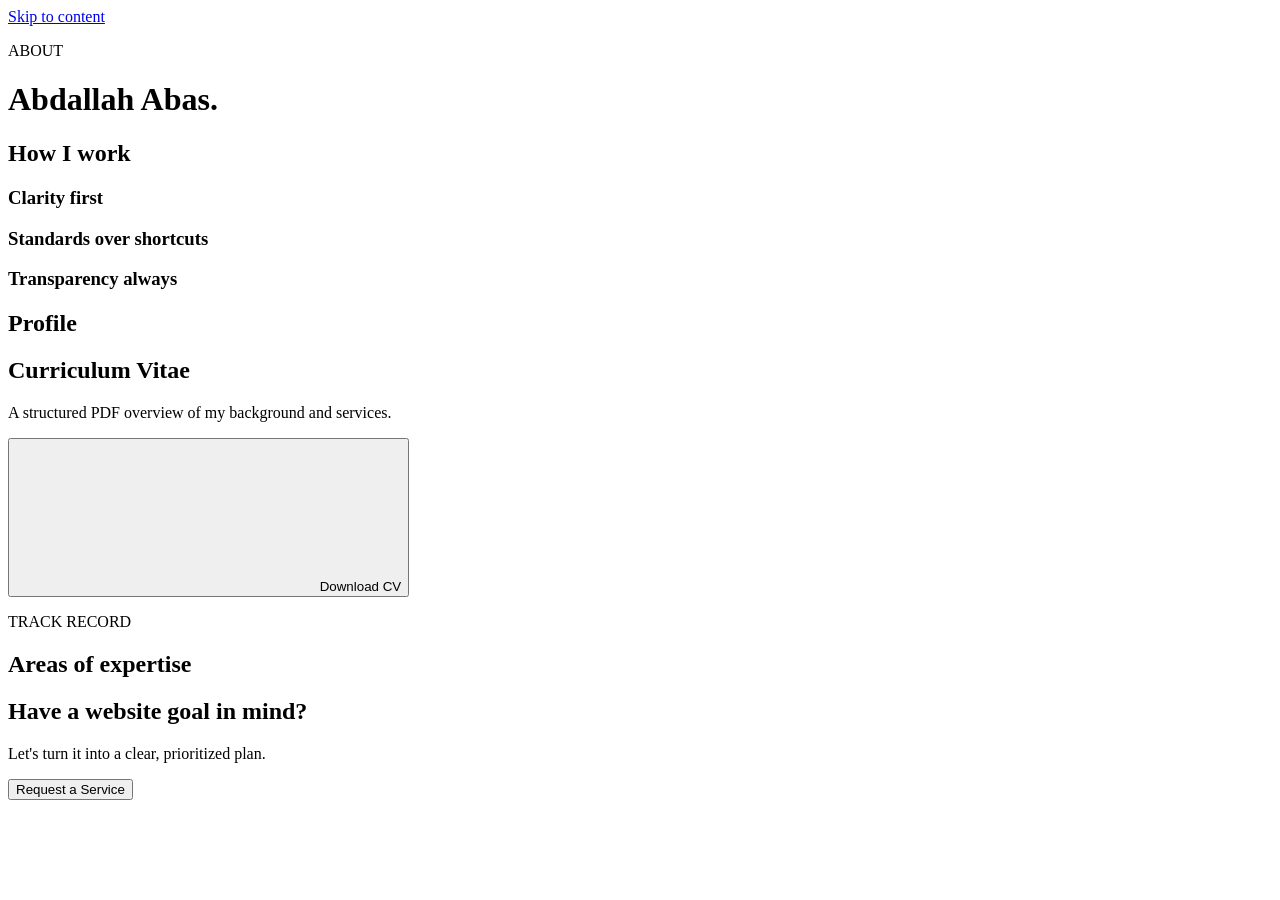
==== about.html @ 27dde93c "Create about.html" ====
<!DOCTYPE html>
<html lang="en" dir="ltr">
<head>
<meta charset="UTF-8">
<meta name="viewport" content="width=device-width, initial-scale=1">
<title>About — Abdallah Abas</title>
<meta name="description" content="Abdallah Abas is a digital professional specializing in web development, SEO, content, Blogger and WordPress, Google tools and website optimization.">
<link rel="canonical" href="https://abdallahabas.github.io/about.html">
<meta name="theme-color" content="#0a0a0b">
<meta property="og:type" content="profile">
<meta property="og:site_name" content="Abdallah Abas">
<meta property="og:title" content="About — Abdallah Abas">
<meta property="og:description" content="Web development, SEO, content and digital services — with standards, clarity and transparency.">
<meta property="og:url" content="https://abdallahabas.github.io/about.html">
<meta property="og:image" content="https://abdallahabas.github.io/assets/images/og-cover.png">
<meta property="og:locale" content="en_US">
<meta property="og:locale:alternate" content="ar_AR">
<meta name="twitter:card" content="summary_large_image">
<meta name="twitter:title" content="About — Abdallah Abas">
<meta name="twitter:description" content="Web development, SEO, content and digital services.">
<meta name="twitter:image" content="https://abdallahabas.github.io/assets/images/og-cover.png">
<link rel="icon" href="data:image/svg+xml,%3Csvg xmlns='http://www.w3.org/2000/svg' viewBox='0 0 32 32'%3E%3Crect width='32' height='32' rx='6' fill='%23FF6600'/%3E%3Cpath d='M9.5 23 16 8.5 22.5 23h-3.6L16 16.4 13.1 23z' fill='%230a0a0b'/%3E%3C/svg%3E">
<link rel="preconnect" href="https://fonts.googleapis.com">
<link rel="preconnect" href="https://fonts.gstatic.com" crossorigin>
<link href="https://fonts.googleapis.com/css2?family=IBM+Plex+Mono:wght@400;500&family=IBM+Plex+Sans+Arabic:wght@400;500;600;700&family=IBM+Plex+Sans:wght@400;500;600&family=Space+Grotesk:wght@500;600;700&display=swap" rel="stylesheet">
<link rel="stylesheet" href="css/main.css">
<link rel="stylesheet" href="css/rtl.css">
<link rel="stylesheet" href="css/responsive.css">
<script type="application/ld+json">
{"@context":"https://schema.org","@type":"BreadcrumbList","itemListElement":[{"@type":"ListItem","position":1,"name":"Home","item":"https://abdallahabas.github.io/"},{"@type":"ListItem","position":2,"name":"About","item":"https://abdallahabas.github.io/about.html"}]}
</script>
<script type="application/ld+json">
{"@context":"https://schema.org","@type":"Person","name":"Abdallah Abas","url":"https://abdallahabas.github.io/","jobTitle":"Web Developer & SEO Specialist","knowsAbout":["Web development","SEO","Blogger","WordPress","Google Search Console","Website optimization"]}
</script>
</head>
<body data-page="about">
<a class="skip" href="#main" data-i18n="a11y.skip">Skip to content</a>
<main id="main">

  <header class="page-head">
    <div class="container">
      <p class="kicker reveal" data-i18n="about.kicker">ABOUT</p>
      <h1 class="reveal"><span data-i18n="about.h1a">Abdallah Abas</span><span class="accent">.</span></h1>
      <p class="lead reveal" data-i18n="about.lead"></p>
    </div>
  </header>

  <section class="section flush-top">
    <div class="container about-grid">
      <div class="about-body reveal">
        <p data-i18n="about.p1"></p>
        <p data-i18n="about.p2"></p>
        <h2 class="sub-title" data-i18n="about.principlesTitle">How I work</h2>
        <div class="principles">
          <div class="principle"><h3 data-i18n="about.pr1t">Clarity first</h3><p data-i18n="about.pr1d"></p></div>
          <div class="principle"><h3 data-i18n="about.pr2t">Standards over shortcuts</h3><p data-i18n="about.pr2d"></p></div>
          <div class="principle"><h3 data-i18n="about.pr3t">Transparency always</h3><p data-i18n="about.pr3d"></p></div>
        </div>
      </div>
      <aside class="about-side reveal">
        <div class="side-block">
          <h2 class="sub-title" data-i18n="about.factsTitle">Profile</h2>
          <dl class="facts" id="profileFacts"></dl>
        </div>
        <div class="side-block">
          <h2 class="sub-title" data-i18n="about.cvTitle">Curriculum Vitae</h2>
          <p class="side-note" data-i18n="about.cvText">A structured PDF overview of my background and services.</p>
          <button type="button" class="btn btn-ghost" id="cvBtn">
            <svg class="icon" aria-hidden="true"><use href="#i-download"></use></svg>
            <span data-i18n="cta.downloadCV">Download CV</span>
          </button>
        </div>
      </aside>
    </div>
  </section>

  <section class="section alt">
    <div class="container">
      <header class="sec-head reveal">
        <p class="kicker" data-i18n="trust.kicker">TRACK RECORD</p>
        <h2 data-i18n="about.expTitle">Areas of expertise</h2>
      </header>
      <ul class="chip-row reveal" id="aboutExpertise"></ul>
    </div>
  </section>

  <section class="section cta-band">
    <div class="container narrow center reveal">
      <h2 data-i18n="band.title">Have a website goal in mind?</h2>
      <p class="lead" data-i18n="band.sub">Let's turn it into a clear, prioritized plan.</p>
      <button type="button" class="btn btn-solid btn-lg" data-request data-i18n="cta.request">Request a Service</button>
    </div>
  </section>

</main>
<script src="js/config.js" defer></script>
<script src="js/translations.js" defer></script>
<script src="js/main.js" defer></script>
<script src="js/content.js" defer></script>
<script src="js/services.js" defer></script>
<script src="js/portfolio.js" defer></script>
<script src="js/forms.js" defer></script>
</body>
</html>
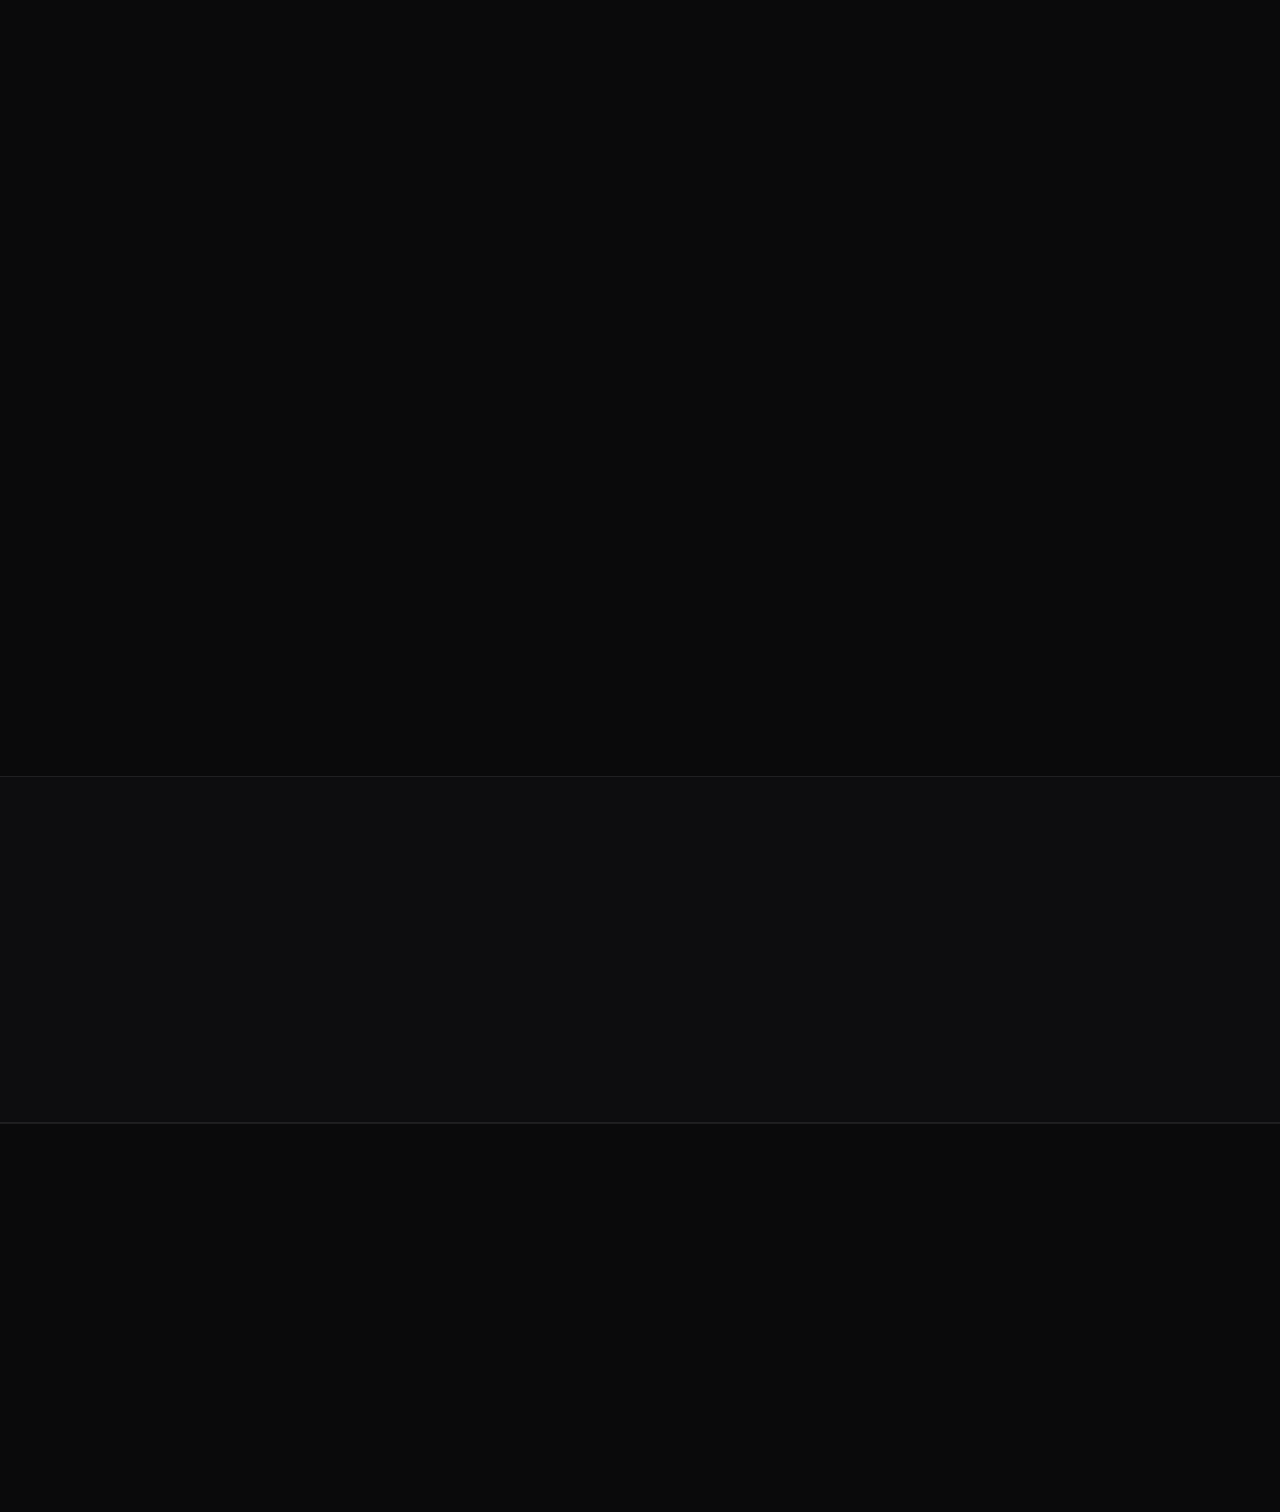
==== commit a3b37dc5: "Update about.html" ====
--- a/about.html
+++ b/about.html
@@ -5,20 +5,20 @@
 <meta name="viewport" content="width=device-width, initial-scale=1">
 <title>About — Abdallah Abas</title>
 <meta name="description" content="Abdallah Abas is a digital professional specializing in web development, SEO, content, Blogger and WordPress, Google tools and website optimization.">
-<link rel="canonical" href="https://abdallahabas.github.io/about.html">
+<link rel="canonical" href="abdallahabas.com/about.html">
 <meta name="theme-color" content="#0a0a0b">
 <meta property="og:type" content="profile">
 <meta property="og:site_name" content="Abdallah Abas">
 <meta property="og:title" content="About — Abdallah Abas">
 <meta property="og:description" content="Web development, SEO, content and digital services — with standards, clarity and transparency.">
-<meta property="og:url" content="https://abdallahabas.github.io/about.html">
-<meta property="og:image" content="https://abdallahabas.github.io/assets/images/og-cover.png">
+<meta property="og:url" content="abdallahabas.com/about.html">
+<meta property="og:image" content="abdallahabas.com/assets/images/og-cover.png">
 <meta property="og:locale" content="en_US">
 <meta property="og:locale:alternate" content="ar_AR">
 <meta name="twitter:card" content="summary_large_image">
 <meta name="twitter:title" content="About — Abdallah Abas">
 <meta name="twitter:description" content="Web development, SEO, content and digital services.">
-<meta name="twitter:image" content="https://abdallahabas.github.io/assets/images/og-cover.png">
+<meta name="twitter:image" content="https://abdallahabas.com/assets/images/og-cover.png">
 <link rel="icon" href="data:image/svg+xml,%3Csvg xmlns='http://www.w3.org/2000/svg' viewBox='0 0 32 32'%3E%3Crect width='32' height='32' rx='6' fill='%23FF6600'/%3E%3Cpath d='M9.5 23 16 8.5 22.5 23h-3.6L16 16.4 13.1 23z' fill='%230a0a0b'/%3E%3C/svg%3E">
 <link rel="preconnect" href="https://fonts.googleapis.com">
 <link rel="preconnect" href="https://fonts.gstatic.com" crossorigin>
@@ -27,7 +27,7 @@
 <link rel="stylesheet" href="css/rtl.css">
 <link rel="stylesheet" href="css/responsive.css">
 <script type="application/ld+json">
-{"@context":"https://schema.org","@type":"BreadcrumbList","itemListElement":[{"@type":"ListItem","position":1,"name":"Home","item":"https://abdallahabas.github.io/"},{"@type":"ListItem","position":2,"name":"About","item":"https://abdallahabas.github.io/about.html"}]}
+{"@context":"https://schema.org","@type":"BreadcrumbList","itemListElement":[{"@type":"ListItem","position":1,"name":"Home","item":"https://abdallahabas.com/"},{"@type":"ListItem","position":2,"name":"About","item":"https://abdallahabas.com/about.html"}]}
 </script>
 <script type="application/ld+json">
 {"@context":"https://schema.org","@type":"Person","name":"Abdallah Abas","url":"https://abdallahabas.github.io/","jobTitle":"Web Developer & SEO Specialist","knowsAbout":["Web development","SEO","Blogger","WordPress","Google Search Console","Website optimization"]}
--- a/css/main.css
+++ b/css/main.css
@@ -0,0 +1,494 @@
+/* ============================================================
+   Abdallah Abas — design system
+   Near-black + #FF6600 · hairline grids · IBM Plex + Space Grotesk
+   ============================================================ */
+
+:root{
+  --bg:#0a0a0b; --bg2:#0d0d0f;
+  --surface:#121215; --surface2:#17171b;
+  --line:rgba(255,255,255,.08); --line2:rgba(255,255,255,.16);
+  --txt:#f4f4f1; --txt2:#a9a9a3; --txt3:#75756f;
+  --accent:#ff6600; --accent2:#ff8433; --accent-dim:rgba(255,102,0,.13);
+  --danger:#e5484d;
+  --r:14px; --r-s:10px;
+  --font-head:"Space Grotesk","IBM Plex Sans Arabic",sans-serif;
+  --font-body:"IBM Plex Sans","IBM Plex Sans Arabic",sans-serif;
+  --font-mono:"IBM Plex Mono",monospace;
+  --container:1180px; --header-h:72px;
+  --tr:.22s cubic-bezier(.4,0,.2,1);
+}
+
+*,*::before,*::after{box-sizing:border-box;margin:0;padding:0}
+html{scroll-behavior:smooth}
+html:focus-within{scroll-behavior:smooth}
+body{
+  font-family:var(--font-body); background:var(--bg); color:var(--txt);
+  font-size:16px; line-height:1.65; padding-top:var(--header-h);
+  -webkit-font-smoothing:antialiased; overflow-x:clip;
+}
+img,svg,canvas{max-width:100%;height:auto;display:block}
+a{color:inherit;text-decoration:none}
+ul,ol{list-style:none}
+button{font:inherit;color:inherit;background:none;border:0;cursor:pointer}
+h1,h2,h3,h4{font-family:var(--font-head);font-weight:600;line-height:1.18;letter-spacing:-.015em}
+h1{font-size:clamp(2.1rem,5vw,3.8rem)}
+h2{font-size:clamp(1.55rem,3vw,2.35rem)}
+h3{font-size:1.12rem}
+p{max-width:70ch}
+.accent{color:var(--accent)}
+.num{direction:ltr;unicode-bidi:embed}
+.mono{font-family:var(--font-mono)}
+.icon{width:20px;height:20px;flex:none}
+
+/* ---- layout ------------------------------------------------ */
+.container{max-width:var(--container);margin-inline:auto;padding-inline:clamp(18px,4vw,32px)}
+.container.narrow{max-width:820px}
+.section{padding-block:clamp(60px,8.5vw,108px)}
+.section.alt{background:var(--bg2);border-block:1px solid var(--line)}
+.flush-top{padding-top:clamp(36px,5vw,64px)}
+.sec-head{max-width:680px;margin-bottom:clamp(34px,4vw,52px)}
+.sec-head .lead{margin-top:14px}
+.sec-foot{margin-top:clamp(26px,3vw,38px)}
+.kicker{
+  font-family:var(--font-mono);font-size:.74rem;font-weight:500;
+  letter-spacing:.14em;text-transform:uppercase;color:var(--accent);
+  display:flex;align-items:center;gap:10px;margin-bottom:14px;
+}
+.kicker::before{content:"";width:22px;height:1px;background:var(--accent)}
+[dir="rtl"] .kicker{letter-spacing:0}
+.sub-title{font-size:1.02rem;color:var(--txt);margin-bottom:16px}
+.lead{color:var(--txt2);font-size:clamp(1rem,1.4vw,1.08rem)}
+.micro{margin-top:22px;font-size:.76rem;letter-spacing:.1em;color:var(--txt3)}
+
+/* ---- buttons / links / chips -------------------------------- */
+.btn{
+  display:inline-flex;align-items:center;justify-content:center;gap:9px;
+  padding:13px 24px;border-radius:var(--r-s);font-weight:600;font-size:.94rem;
+  border:1px solid transparent;transition:transform var(--tr),background var(--tr),border-color var(--tr),color var(--tr);
+  min-height:46px;
+}
+.btn .icon{width:17px;height:17px}
+.btn-solid{background:var(--accent);color:#0a0a0b}
+.btn-solid:hover{background:var(--accent2);transform:translateY(-2px)}
+.btn-solid:active{transform:translateY(0)}
+.btn-ghost{border-color:var(--line2);color:var(--txt)}
+.btn-ghost:hover{border-color:var(--accent);color:var(--accent)}
+.btn-s{padding:9px 16px;min-height:40px;font-size:.88rem}
+.btn-lg{padding:15px 30px}
+.btn-block{width:100%}
+.btn-text{
+  display:inline-flex;align-items:center;gap:7px;color:var(--accent);
+  font-weight:600;font-size:.92rem;transition:gap var(--tr),color var(--tr);
+}
+.btn-text:hover{color:var(--accent2);gap:11px}
+.btn-text.is-disabled{color:var(--txt3)}
+.linklike{color:var(--accent);font-weight:600}
+.linklike:hover{text-decoration:underline}
+:focus-visible{outline:2px solid var(--accent);outline-offset:3px;border-radius:4px}
+.skip{
+  position:fixed;top:-60px;inset-inline-start:16px;z-index:200;background:var(--accent);
+  color:#0a0a0b;padding:10px 18px;border-radius:var(--r-s);font-weight:600;transition:top var(--tr);
+}
+.skip:focus{top:12px}
+.badge-sample{
+  font-family:var(--font-mono);font-size:.66rem;letter-spacing:.08em;text-transform:uppercase;
+  color:var(--accent);border:1px solid var(--accent);border-radius:4px;padding:2px 7px;
+}
+.chip-row{display:flex;flex-wrap:wrap;gap:10px}
+.chip{
+  border:1px solid var(--line2);border-radius:999px;padding:8px 16px;
+  font-size:.85rem;color:var(--txt2);transition:border-color var(--tr),color var(--tr);
+}
+.chip:hover{border-color:var(--accent);color:var(--txt)}
+
+/* ---- header ------------------------------------------------- */
+.site-header{
+  position:fixed;inset-inline:0;top:0;height:var(--header-h);z-index:100;
+  background:rgba(10,10,11,.82);backdrop-filter:blur(14px);-webkit-backdrop-filter:blur(14px);
+  border-bottom:1px solid transparent;transition:border-color var(--tr);
+}
+.site-header.scrolled{border-bottom-color:var(--line)}
+.header-in{display:flex;align-items:center;gap:28px;height:var(--header-h)}
+.brand{display:inline-flex;align-items:center;gap:11px}
+.brand img,.brand-mark{width:34px;height:34px;border-radius:8px}
+.brand-word{font-family:var(--font-head);font-weight:700;font-size:.95rem;letter-spacing:.06em}
+.brand-dot{width:7px;height:7px;background:var(--accent);border-radius:2px}
+.main-nav{margin-inline-start:auto}
+.nav-list{display:flex;gap:4px}
+.nav-list a{
+  display:block;padding:9px 12px;font-size:.9rem;color:var(--txt2);
+  border-radius:8px;transition:color var(--tr),background var(--tr);
+}
+.nav-list a:hover{color:var(--txt);background:var(--surface)}
+.nav-list a[aria-current="page"]{color:var(--accent)}
+.header-actions{display:flex;align-items:center;gap:16px}
+.lang-switch{display:flex;align-items:center;gap:8px}
+.lang-btn{
+  font-family:var(--font-mono);font-size:.8rem;font-weight:500;padding:5px 4px;
+  color:var(--txt3);transition:color var(--tr);
+}
+.lang-btn[aria-pressed="true"]{color:var(--accent)}
+.lang-btn:hover{color:var(--txt)}
+.lang-sep{width:1px;height:14px;background:var(--line2)}
+.nav-toggle{display:none;width:44px;height:44px;align-items:center;justify-content:center;color:var(--txt)}
+.nav-toggle .i-close,.nav-toggle.open .i-menu{display:none}
+.nav-toggle.open .i-close{display:block}
+
+/* ---- mobile panel ------------------------------------------- */
+.nav-backdrop{
+  position:fixed;inset:0;z-index:110;background:rgba(5,5,7,.6);
+  opacity:0;pointer-events:none;transition:opacity .25s;
+}
+.nav-backdrop.open{opacity:1;pointer-events:auto}
+.mobile-panel{
+  position:fixed;top:0;bottom:0;inset-inline-end:0;z-index:120;
+  width:min(340px,88vw);background:var(--surface);border-inline-start:1px solid var(--line);
+  padding:96px 26px 30px;display:flex;flex-direction:column;justify-content:space-between;
+  transform:translateX(105%);visibility:hidden;transition:transform .32s cubic-bezier(.4,0,.2,1),visibility .32s;
+}
+[dir="rtl"] .mobile-panel{transform:translateX(-105%)}
+.mobile-panel.open{transform:none;visibility:visible}
+.mobile-list{display:flex;flex-direction:column}
+.mobile-list a{
+  display:block;padding:14px 4px;font-size:1.05rem;font-weight:500;color:var(--txt);
+  border-bottom:1px solid var(--line);transition:color var(--tr),padding-inline-start var(--tr);
+}
+.mobile-list a:hover{color:var(--accent);padding-inline-start:10px}
+.mobile-list a[aria-current="page"]{color:var(--accent)}
+.mobile-foot{display:flex;flex-direction:column;gap:18px;padding-top:22px}
+
+/* ---- hero ---------------------------------------------------- */
+.hero{padding-block:clamp(56px,7vw,96px) clamp(56px,7vw,92px);border-bottom:1px solid var(--line)}
+.hero-grid{display:grid;grid-template-columns:1.12fr .88fr;gap:clamp(36px,5vw,64px);align-items:center}
+.hero h1{margin-block:6px 20px}
+.hero h1 span{display:block}
+.hero .lead{max-width:56ch}
+.hero-cta{display:flex;flex-wrap:wrap;gap:14px;margin-top:32px}
+.console{
+  position:relative;border:1px solid var(--line2);border-radius:16px;background:var(--surface);
+  overflow:hidden;
+}
+.console::before,.console::after{
+  content:"";position:absolute;width:16px;height:16px;border:2px solid var(--accent);z-index:2;
+}
+.console::before{top:-1px;inset-inline-start:-1px;border-width:2px 0 0 2px}
+[dir="rtl"] .console::before{border-width:2px 2px 0 0}
+.console::after{bottom:-1px;inset-inline-end:-1px;border-width:0 2px 2px 0}
+[dir="rtl"] .console::after{border-width:0 0 2px 2px}
+.console-bar{
+  display:flex;align-items:center;gap:12px;padding:13px 18px;
+  border-bottom:1px solid var(--line);font-size:.74rem;letter-spacing:.06em;color:var(--txt2);
+}
+.c-dot{width:8px;height:8px;border-radius:50%;background:var(--accent);flex:none}
+.c-status{margin-inline-start:auto;color:var(--accent)}
+#heroCanvas{width:100%;height:186px;display:block}
+.console-rows li{
+  display:flex;justify-content:space-between;gap:14px;padding:12px 18px;
+  border-top:1px solid var(--line);font-size:.72rem;letter-spacing:.07em;
+}
+.console-rows .c-k{color:var(--txt3)}
+.console-rows .c-v{color:var(--txt2);text-align:end}
+.console-rows .accent,.c-status.accent{color:var(--accent)}
+.console-foot{
+  padding:11px 18px;border-top:1px solid var(--line);font-size:.68rem;
+  letter-spacing:.16em;color:var(--txt3);
+}
+[dir="rtl"] .console-rows li,[dir="rtl"] .console-foot{letter-spacing:0}
+
+/* ---- hairline grids & cards ---------------------------------- */
+.hairline{display:grid;gap:1px;background:var(--line);border:1px solid var(--line);border-radius:var(--r);overflow:hidden}
+.hairline>*{background:var(--surface);transition:background var(--tr)}
+.cols-2{grid-template-columns:repeat(2,1fr)}
+.cols-3{grid-template-columns:repeat(3,1fr)}
+.services-grid>.service-cell{position:relative;padding:clamp(22px,3vw,32px)}
+.service-cell::before{
+  content:"";position:absolute;inset-inline-start:0;top:0;bottom:0;width:2px;
+  background:var(--accent);transform:scaleY(0);transition:transform .28s;
+}
+.service-cell:hover{background:var(--surface2)}
+.service-cell:hover::before{transform:scaleY(1)}
+.service-top{display:flex;justify-content:space-between;align-items:center;margin-bottom:18px}
+.service-num{font-size:.8rem;color:var(--txt3)}
+.service-ico{color:var(--accent)}
+.service-ico .icon{width:26px;height:26px}
+.service-desc{color:var(--txt2);font-size:.94rem;margin:10px 0 16px}
+.benefits{display:flex;flex-direction:column;gap:9px;margin-bottom:20px}
+.benefits li{display:flex;gap:9px;align-items:flex-start;font-size:.88rem;color:var(--txt2)}
+.b-check{width:15px;height:15px;color:var(--accent);margin-top:4px}
+
+.cards-grid{display:grid;gap:20px}
+.project-card,.article-card,.cert-card{
+  border:1px solid var(--line);border-radius:var(--r);background:var(--surface);
+  overflow:hidden;display:flex;flex-direction:column;
+  transition:transform var(--tr),border-color var(--tr);
+}
+.project-card:hover,.article-card:hover,.cert-card:hover{transform:translateY(-4px);border-color:var(--line2)}
+.project-thumb{position:relative;display:block;aspect-ratio:16/10;overflow:hidden;border-bottom:1px solid var(--line)}
+.project-thumb img,.project-thumb svg{width:100%;height:100%;object-fit:cover;transition:transform .45s}
+.project-card:hover .project-thumb img,.project-card:hover .project-thumb svg{transform:scale(1.045)}
+.thumb-badge{position:absolute;top:12px;inset-inline-start:12px;background:rgba(10,10,11,.8)}
+.project-body,.article-card>*{padding:20px}
+.project-body p,.article-card p{color:var(--txt2);font-size:.9rem;margin:8px 0 14px}
+.card-meta{display:flex;justify-content:space-between;align-items:center;font-size:.76rem}
+.card-meta .cat{
+  font-family:var(--font-mono);text-transform:uppercase;letter-spacing:.08em;
+  font-size:.7rem;color:var(--accent);
+}
+[dir="rtl"] .card-meta .cat{letter-spacing:0}
+.card-meta .year{color:var(--txt3);font-size:.8rem}
+.tag-row{display:flex;flex-wrap:wrap;gap:7px;margin-bottom:16px}
+.tag-row li{
+  font-family:var(--font-mono);font-size:.7rem;color:var(--txt3);
+  border:1px solid var(--line);border-radius:5px;padding:3px 8px;
+}
+.project-actions{display:flex;flex-wrap:wrap;gap:18px;margin-top:auto}
+.project-body{display:flex;flex-direction:column;flex:1}
+.project-body h3{margin-top:6px}
+
+/* ---- stats & expertise ---------------------------------------- */
+.stats-grid{grid-template-columns:repeat(4,1fr);position:relative}
+.stat{padding:clamp(22px,3vw,32px);display:flex;flex-direction:column;gap:6px}
+.stat-num{font-family:var(--font-mono);font-size:clamp(1.9rem,3.4vw,2.6rem);font-weight:500;color:var(--accent);line-height:1}
+.stat-label{font-size:.86rem;color:var(--txt2)}
+.stat-note{grid-column:1/-1;background:transparent!important;padding:12px 24px;font-size:.78rem;color:var(--txt3);border-top:1px solid var(--line)}
+.expertise{margin-top:clamp(38px,5vw,56px)}
+
+/* ---- process --------------------------------------------------- */
+.process-grid{display:grid;grid-template-columns:repeat(4,1fr);gap:clamp(20px,3vw,36px);counter-reset:step}
+.step{border-top:1px solid var(--line2);padding-top:20px}
+.step-num{font-size:.78rem;color:var(--accent);display:block;margin-bottom:12px}
+.step h3{font-size:1.02rem;margin-bottom:7px}
+.step p{color:var(--txt2);font-size:.9rem}
+
+/* ---- CTA band --------------------------------------------------- */
+.cta-band{border-top:1px solid var(--line);text-align:center}
+.cta-band h2{margin-bottom:12px}
+.cta-band .lead{margin:0 auto 30px}
+.center{text-align:center}
+.center .lead{margin-inline:auto}
+
+/* ---- page head / about / note band ------------------------------- */
+.page-head{padding-block:clamp(48px,7vw,88px) 0}
+.page-head h1{margin-block:4px 16px}
+.page-head .lead{max-width:64ch}
+.about-grid{display:grid;grid-template-columns:1.5fr 1fr;gap:clamp(36px,5vw,72px);align-items:start}
+.about-body p+p{margin-top:16px}
+.about-body p{color:var(--txt2)}
+.about-body .sub-title{margin-top:38px}
+.principles{display:flex;flex-direction:column;gap:22px;margin-top:22px}
+.principle h3{font-size:1rem;margin-bottom:6px}
+.principle h3::before{content:"— ";color:var(--accent)}
+.principle p{font-size:.92rem}
+.about-side{display:flex;flex-direction:column;gap:28px}
+.side-block{border:1px solid var(--line);border-radius:var(--r);padding:26px;background:var(--surface)}
+.side-note{color:var(--txt2);font-size:.9rem;margin-bottom:16px}
+.facts{display:flex;flex-direction:column}
+.fact{display:flex;flex-direction:column;gap:2px;padding:11px 0;border-bottom:1px solid var(--line)}
+.fact:last-child{border-bottom:0}
+.fact dt{font-family:var(--font-mono);font-size:.7rem;letter-spacing:.08em;text-transform:uppercase;color:var(--txt3)}
+[dir="rtl"] .fact dt{letter-spacing:0}
+.fact dd{font-size:.92rem;color:var(--txt)}
+.note-band{
+  display:flex;gap:16px;border:1px solid var(--line2);border-radius:var(--r);
+  padding:22px 26px;margin-bottom:clamp(30px,4vw,44px);background:var(--surface);
+}
+.note-band .icon{color:var(--accent);width:24px;height:24px;flex:none;margin-top:3px}
+.note-band p{color:var(--txt2);font-size:.94rem}
+
+/* ---- empty state / achievements ---------------------------------- */
+.empty{
+  border:1px dashed var(--line2);border-radius:var(--r);padding:clamp(36px,6vw,64px) 28px;
+  text-align:center;color:var(--txt2);
+}
+.empty .icon{width:30px;height:30px;color:var(--accent);margin:0 auto 14px}
+.empty p{margin-inline:auto}
+.ach-row{
+  display:grid;grid-template-columns:110px 1fr;gap:clamp(16px,3vw,36px);
+  padding:26px 0;border-top:1px solid var(--line);
+}
+.ach-row:last-child{border-bottom:1px solid var(--line)}
+.ach-year{font-family:var(--font-mono);color:var(--accent);font-size:1.05rem;padding-top:4px}
+.ach-row p{color:var(--txt2);font-size:.92rem;margin-top:6px}
+.ach-org{font-family:var(--font-mono);font-size:.76rem;color:var(--txt3);display:block;margin-top:8px}
+
+/* ---- certificates ------------------------------------------------ */
+.cert-thumb{display:block;width:100%;aspect-ratio:16/10;overflow:hidden;border-bottom:1px solid var(--line);padding:0}
+.cert-thumb img,.cert-thumb svg{width:100%;height:100%;object-fit:cover;transition:transform .45s}
+.cert-card:hover .cert-thumb img{transform:scale(1.04)}
+.cert-card figcaption{padding:20px}
+.cert-org{color:var(--txt2);font-size:.88rem;margin-top:6px}
+.cert-id{font-size:.74rem;color:var(--txt3);margin-top:8px}
+.cert-card .btn-text{margin-top:14px}
+
+/* ---- articles ------------------------------------------------------ */
+#blogLink{margin-top:6px}
+
+/* ---- contact -------------------------------------------------------- */
+.contact-grid{display:grid;grid-template-columns:1.4fr 1fr;gap:clamp(32px,5vw,64px);align-items:start}
+.methods-grid{grid-template-columns:repeat(2,1fr);margin-bottom:32px}
+.method{
+  display:flex;align-items:center;gap:14px;padding:18px 20px;color:var(--txt);
+  transition:background var(--tr);
+}
+.method:hover{background:var(--surface2)}
+.method>.icon{width:22px;height:22px;color:var(--accent)}
+.method-body{display:flex;flex-direction:column;gap:1px;min-width:0}
+.method-name{font-weight:600;font-size:.94rem}
+.method-val{font-size:.8rem;color:var(--txt3);overflow:hidden;text-overflow:ellipsis}
+.method-arrow{margin-inline-start:auto;color:var(--txt3)}
+.method:hover .method-arrow{color:var(--accent)}
+.response-block{border-top:1px solid var(--line);padding-top:24px}
+.response-block h3{display:flex;align-items:center;gap:9px;font-size:1rem;margin-bottom:8px}
+.response-block .icon{color:var(--accent);width:18px;height:18px}
+.response-block p{color:var(--txt2);font-size:.92rem}
+.request-card{
+  border:1px solid var(--line2);border-radius:var(--r);background:var(--surface);
+  padding:clamp(26px,3vw,34px);position:sticky;top:calc(var(--header-h) + 24px);
+}
+.request-card p{color:var(--txt2);font-size:.92rem;margin:10px 0 24px}
+
+/* ---- FAQ accordion ---------------------------------------------------- */
+.acc-item{border-bottom:1px solid var(--line)}
+.acc-item:first-child{border-top:1px solid var(--line)}
+.acc-heading{font-size:1rem}
+.acc-btn{
+  width:100%;display:flex;justify-content:space-between;align-items:center;gap:18px;
+  padding:20px 2px;text-align:start;font-weight:600;font-size:1rem;transition:color var(--tr);
+}
+.acc-btn:hover{color:var(--accent)}
+.acc-chev{color:var(--txt3);transition:transform .3s,color .3s}
+.acc-item.open .acc-chev{transform:rotate(180deg);color:var(--accent)}
+.acc-panel{display:grid;grid-template-rows:0fr;transition:grid-template-rows .32s cubic-bezier(.4,0,.2,1)}
+.acc-panel>div{overflow:hidden}
+.acc-item.open .acc-panel{grid-template-rows:1fr}
+.acc-inner p{color:var(--txt2);font-size:.94rem;padding:0 2px 22px;max-width:66ch}
+
+/* ---- forms ------------------------------------------------------------- */
+.form-sub{color:var(--txt2);font-size:.92rem;margin:8px 0 6px}
+.form-reqd{font-size:.78rem;color:var(--txt3);margin-bottom:20px}
+.form-grid{display:grid;grid-template-columns:1fr 1fr;gap:16px;margin-bottom:22px}
+.field{display:flex;flex-direction:column;gap:7px}
+.field-full{grid-column:1/-1}
+.field label{font-size:.86rem;font-weight:500;color:var(--txt2)}
+.field input,.field select,.field textarea{
+  width:100%;background:var(--bg);border:1px solid var(--line2);border-radius:var(--r-s);
+  padding:12px 14px;color:var(--txt);font:inherit;font-size:.94rem;min-height:46px;
+  transition:border-color var(--tr),box-shadow var(--tr);
+}
+.field textarea{resize:vertical;min-height:80px}
+.field input::placeholder,.field textarea::placeholder{color:var(--txt3)}
+.field input:focus,.field select:focus,.field textarea:focus{
+  outline:none;border-color:var(--accent);box-shadow:0 0 0 3px var(--accent-dim);
+}
+.field select{
+  appearance:none;-webkit-appearance:none;
+  background-image:url("data:image/svg+xml,%3Csvg xmlns='http://www.w3.org/2000/svg' width='14' height='14' viewBox='0 0 24 24' fill='none' stroke='%23a9a9a3' stroke-width='2'%3E%3Cpath d='M6 9l6 6 6-6'/%3E%3C/svg%3E");
+  background-repeat:no-repeat;background-position:right 14px center;padding-inline-end:40px;
+}
+[dir="rtl"] .field select{background-position:left 14px center}
+.field .invalid{border-color:var(--danger)}
+.field-err{color:var(--danger);font-size:.78rem}
+.consent-row{flex-direction:row;align-items:flex-start;gap:11px}
+.consent-row input{width:19px;height:19px;min-height:0;accent-color:var(--accent);margin-top:2px;flex:none}
+.consent-row label{font-size:.84rem;color:var(--txt2)}
+.success-actions{display:flex;gap:12px;margin:18px 0 26px;flex-wrap:wrap}
+.success-ico{
+  width:52px;height:52px;border-radius:50%;background:var(--accent-dim);color:var(--accent);
+  display:flex;align-items:center;justify-content:center;margin-bottom:18px;
+}
+.success-ico .icon{width:24px;height:24px}
+.summary-box{
+  background:var(--bg);border:1px solid var(--line);border-radius:var(--r-s);
+  padding:16px;font-size:.8rem;line-height:1.7;color:var(--txt2);white-space:pre-wrap;
+  word-break:break-word;max-height:220px;overflow:auto;margin-bottom:16px;
+}
+
+/* ---- dialogs / toast ----------------------------------------------------- */
+.overlay{
+  position:fixed;inset:0;z-index:150;background:rgba(6,6,8,.72);
+  backdrop-filter:blur(6px);-webkit-backdrop-filter:blur(6px);
+  display:none;align-items:center;justify-content:center;padding:20px;
+}
+.overlay.open{display:flex}
+.dialog{
+  position:relative;width:min(680px,100%);max-height:88vh;overflow:auto;
+  background:var(--surface);border:1px solid var(--line2);border-radius:18px;
+  padding:clamp(24px,3.5vw,36px);animation:dlgIn .25s cubic-bezier(.4,0,.2,1);
+}
+.dialog-form{width:min(760px,100%)}
+@keyframes dlgIn{from{opacity:0;transform:translateY(14px) scale(.985)}to{opacity:1;transform:none}}
+.dialog-close{
+  position:absolute;top:16px;inset-inline-end:16px;width:40px;height:40px;
+  display:flex;align-items:center;justify-content:center;border-radius:50%;
+  color:var(--txt2);border:1px solid var(--line);transition:color var(--tr),border-color var(--tr);
+}
+.dialog-close:hover{color:var(--accent);border-color:var(--accent)}
+.dialog-case h3{font-size:1.4rem;margin:6px 0 20px}
+.dialog-case section{border-top:1px solid var(--line);padding:18px 0}
+.dialog-case h4{font-size:.86rem;color:var(--accent);margin-bottom:7px;font-family:var(--font-mono);letter-spacing:.06em;text-transform:uppercase}
+[dir="rtl"] .dialog-case h4{letter-spacing:0}
+.dialog-case p{color:var(--txt2);font-size:.93rem}
+.cert-view{border:1px solid var(--line);border-radius:var(--r);overflow:hidden;margin-bottom:20px;background:var(--bg)}
+.cert-view img{width:100%;max-height:52vh;object-fit:contain}
+.dialog-body h3{margin-bottom:8px}
+.dialog-body>.sub-title{margin-top:24px}
+.toast{
+  position:fixed;bottom:26px;left:50%;transform:translate(-50%,16px);z-index:200;
+  background:var(--surface2);border:1px solid var(--line2);border-radius:var(--r-s);
+  padding:11px 20px;font-size:.88rem;color:var(--txt);opacity:0;pointer-events:none;
+  transition:opacity .25s,transform .25s;max-width:min(92vw,480px);text-align:center;
+}
+[dir="rtl"] .toast{transform:translate(50%,16px)}
+.toast.show{opacity:1;transform:translate(-50%,0)}
+[dir="rtl"] .toast.show{transform:translate(50%,0)}
+
+/* ---- footer ---------------------------------------------------------------- */
+.site-footer{border-top:1px solid var(--line);background:var(--bg2);margin-top:clamp(56px,8vw,100px)}
+.footer-grid{
+  display:grid;grid-template-columns:1.5fr 1fr 1fr 1fr;
+  gap:clamp(28px,4vw,52px);padding-block:clamp(44px,6vw,68px);
+}
+.footer-brand p{color:var(--txt2);font-size:.9rem;margin:16px 0 20px;max-width:34ch}
+.social-row{display:flex;gap:10px;flex-wrap:wrap}
+.social-btn{
+  width:40px;height:40px;border:1px solid var(--line2);border-radius:50%;
+  display:flex;align-items:center;justify-content:center;color:var(--txt2);
+  transition:color var(--tr),border-color var(--tr),transform var(--tr);
+}
+.social-btn:hover{color:var(--accent);border-color:var(--accent);transform:translateY(-2px)}
+.site-footer h3{font-family:var(--font-mono);font-size:.74rem;font-weight:500;letter-spacing:.12em;text-transform:uppercase;color:var(--txt3);margin-bottom:18px}
+[dir="rtl"] .site-footer h3{letter-spacing:0}
+.footer-list{display:flex;flex-direction:column;gap:10px}
+.footer-list a,.footer-list .linklike{color:var(--txt2);font-size:.9rem;transition:color var(--tr);text-align:start}
+.footer-list a:hover,.footer-list .linklike:hover{color:var(--accent)}
+.footer-bar{
+  display:flex;justify-content:space-between;align-items:center;gap:16px;flex-wrap:wrap;
+  padding-block:22px;border-top:1px solid var(--line);font-size:.82rem;color:var(--txt3);
+}
+.footer-legal{display:flex;gap:20px}
+.footer-legal a{color:var(--txt3);transition:color var(--tr)}
+.footer-legal a:hover{color:var(--accent)}
+
+/* ---- legal body -------------------------------------------------------------- */
+.legal-body section{margin-bottom:34px}
+.legal-body h2{font-size:1.2rem;margin-bottom:12px}
+.legal-body p{color:var(--txt2);font-size:.95rem}
+.legal-body p+p{margin-top:10px}
+
+/* ---- motion -------------------------------------------------------------------- */
+.reveal{opacity:0;transform:translateY(20px);transition:opacity .6s ease,transform .6s ease}
+.reveal.in{opacity:1;transform:none}
+html.js .reveal{opacity:0}
+.lang-fading main,.lang-fading .site-footer{opacity:.4}
+main,.site-footer{transition:opacity .18s ease}
+body.no-scroll{overflow:hidden}
+
+@media (prefers-reduced-motion: reduce){
+  html{scroll-behavior:auto}
+  *,*::before,*::after{animation:none!important;transition:none!important}
+  .reveal{opacity:1!important;transform:none!important}
+  .mobile-panel{transition:none}
+}
+
+/* ---- helpers ---------------------------------------------------------------------- */
+html.js .no-js-hide{display:none}
--- a/css/rtl.css
+++ b/css/rtl.css
@@ -0,0 +1,22 @@
+/* ============================================================
+   Abdallah Abas — RTL refinements
+   main.css already uses logical properties; this file handles
+   what direction alone cannot fix.
+   ============================================================ */
+
+[dir="rtl"]{
+  --font-head:"IBM Plex Sans Arabic",sans-serif;
+  --font-body:"IBM Plex Sans Arabic",sans-serif;
+}
+[dir="rtl"] h1,[dir="rtl"] h2,[dir="rtl"] h3,[dir="rtl"] h4{letter-spacing:0;font-weight:700}
+[dir="rtl"] .kicker,[dir="rtl"] .mono,[dir="rtl"] .stat-num,[dir="rtl"] .service-num,
+[dir="rtl"] .card-meta .cat,[dir="rtl"] .brand-word{letter-spacing:0}
+/* Latin brand wordmark reads best left-aligned inside RTL */
+[dir="rtl"] .brand{flex-direction:row}
+/* arrows that imply forward motion flip */
+[dir="rtl"] .icon-flip{transform:scaleX(-1)}
+[dir="rtl"] .btn-text:hover .icon-flip{transform:scaleX(-1) translateX(2px)}
+/* response text keeps phone numbers / emails LTR */
+[dir="rtl"] .method-val,[dir="rtl"] .summary-box,[dir="rtl"] .num{font-family:var(--font-mono)}
+[dir="rtl"] .service-cell::before{inset-inline-start:auto;inset-inline-end:0}
+[dir="rtl"] .console-foot{text-align:start}
--- a/css/responsive.css
+++ b/css/responsive.css
@@ -0,0 +1,75 @@
+/* ============================================================
+   Abdallah Abas — responsive layers
+   Breakpoints: 1200 / 1024 / 900 / 768 / 600 / 480 / 360
+   ============================================================ */
+
+@media (max-width:1200px){
+  .hero-grid{grid-template-columns:1.08fr .92fr}
+}
+
+@media (max-width:1024px){
+  .nav-list,.header-cta{display:none}
+  .nav-toggle{display:flex}
+  .main-nav{margin-inline-start:0}
+  .hero-grid{grid-template-columns:1fr;gap:44px}
+  .hero-visual{max-width:580px}
+  .cols-3{grid-template-columns:repeat(2,1fr)}
+  .stats-grid{grid-template-columns:repeat(2,1fr)}
+  .process-grid{grid-template-columns:repeat(2,1fr)}
+  .about-grid,.contact-grid{grid-template-columns:1fr}
+  .request-card{position:static}
+  .footer-grid{grid-template-columns:1fr 1fr}
+}
+
+@media (max-width:900px){
+  .services-grid.cols-3{grid-template-columns:repeat(2,1fr)}
+}
+
+@media (max-width:768px){
+  .cols-2,.cols-3{grid-template-columns:1fr}
+  .services-grid.cols-3{grid-template-columns:1fr}
+  .methods-grid{grid-template-columns:1fr}
+  .form-grid{grid-template-columns:1fr}
+  .process-grid{grid-template-columns:1fr;gap:24px}
+  .ach-row{grid-template-columns:64px 1fr}
+  .footer-grid{grid-template-columns:1fr 1fr;gap:32px}
+  .footer-bar{flex-direction:column;align-items:flex-start}
+  .hero{padding-block:44px 52px}
+  .hero-cta .btn{flex:1;min-width:150px}
+  .stat-num{font-size:1.9rem}
+}
+
+@media (max-width:600px){
+  .stats-grid{grid-template-columns:1fr 1fr}
+  .header-actions{gap:8px}
+  .footer-grid{grid-template-columns:1fr}
+  .dialog{padding:22px 18px;max-height:92vh}
+  .overlay{padding:12px}
+  .acc-btn{font-size:.95rem;padding:17px 2px}
+  .cert-card{max-width:100%}
+}
+
+@media (max-width:480px){
+  .stats-grid{grid-template-columns:1fr 1fr}
+  .stat{padding:18px 16px}
+  .project-actions{gap:14px}
+  .brand-word{font-size:.85rem}
+  .hero h1{font-size:clamp(1.9rem,8.5vw,2.4rem)}
+  .page-head h1{font-size:clamp(1.9rem,8.5vw,2.4rem)}
+  .chip{font-size:.8rem;padding:7px 13px}
+  .note-band{flex-direction:column;gap:10px}
+}
+
+@media (max-width:360px){
+  .hero-cta{flex-direction:column}
+  .hero-cta .btn{width:100%}
+  .lang-switch{gap:5px}
+  .header-actions .lang-btn{padding:5px 2px}
+  .ach-row{grid-template-columns:1fr;gap:4px}
+}
+
+/* ---- large screens: cap content width, scale type gently ---- */
+@media (min-width:1600px){
+  :root{--container:1260px}
+  body{font-size:17px}
+}
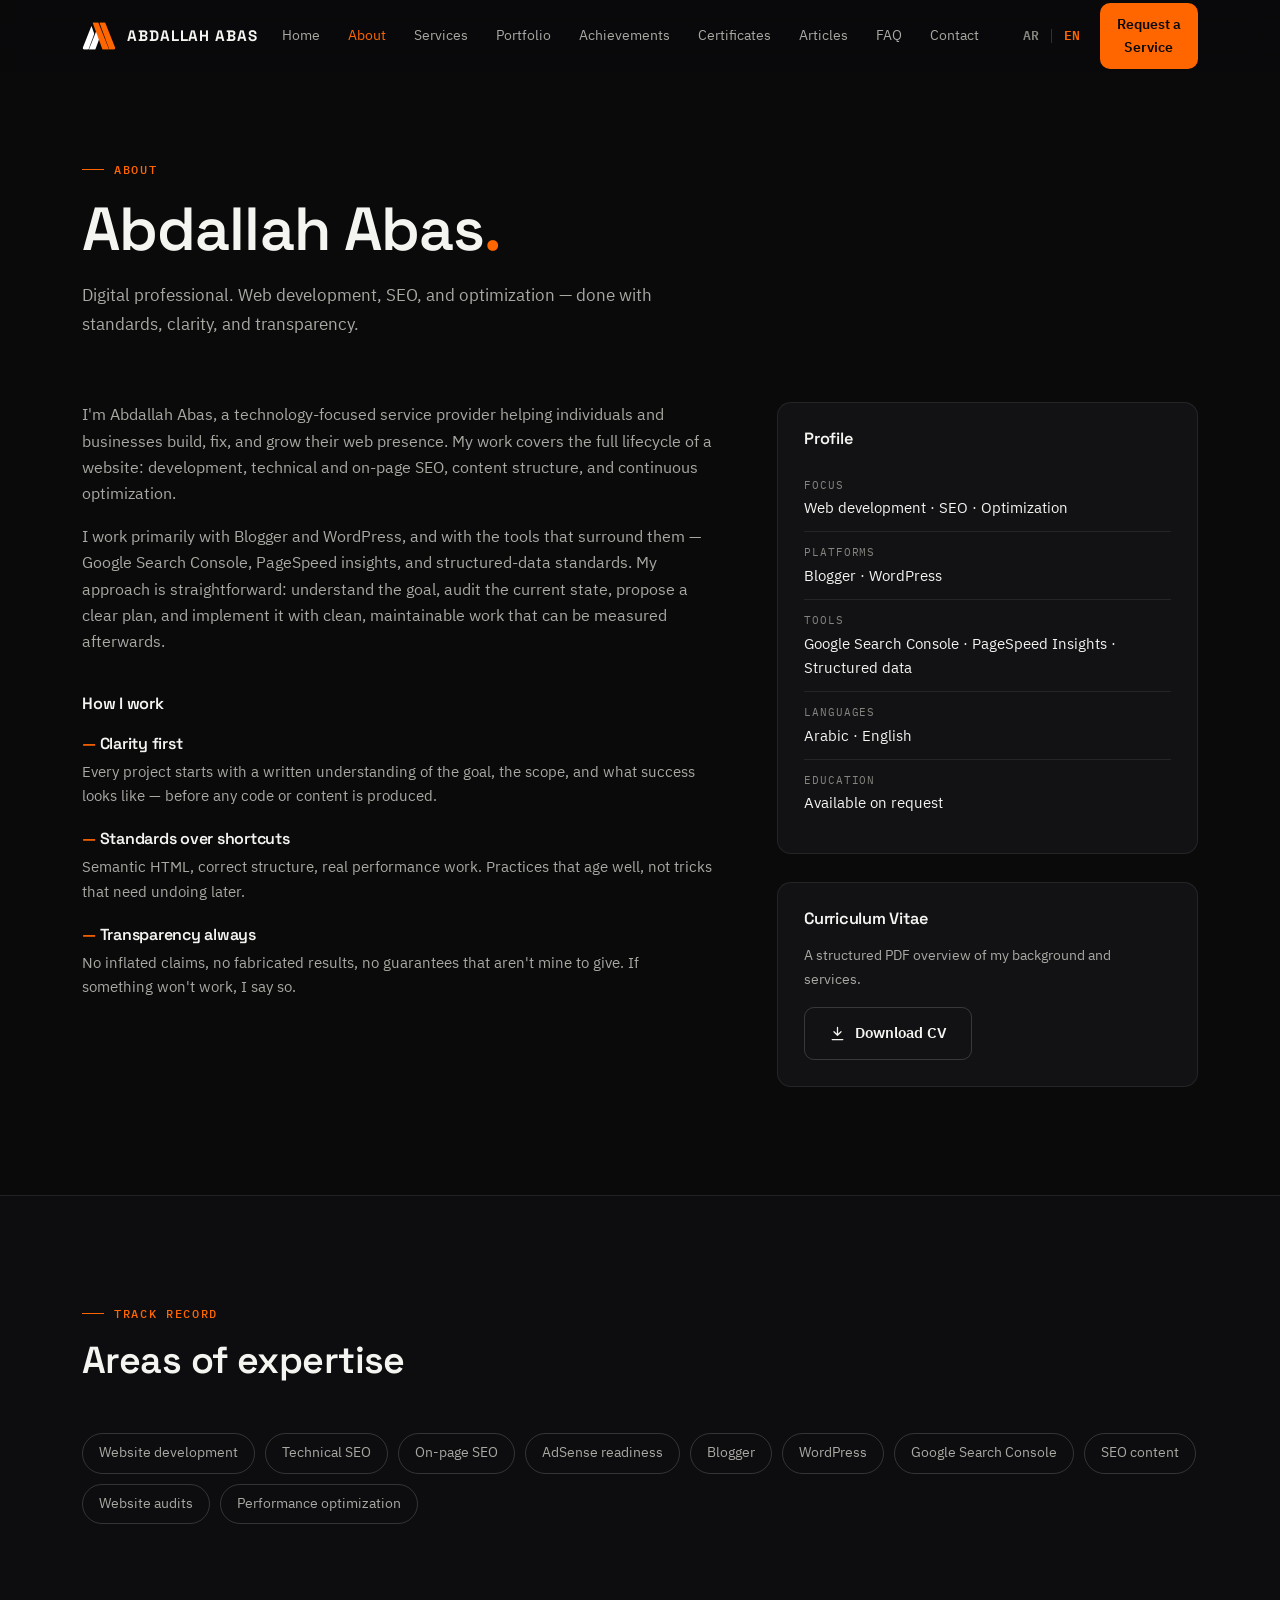
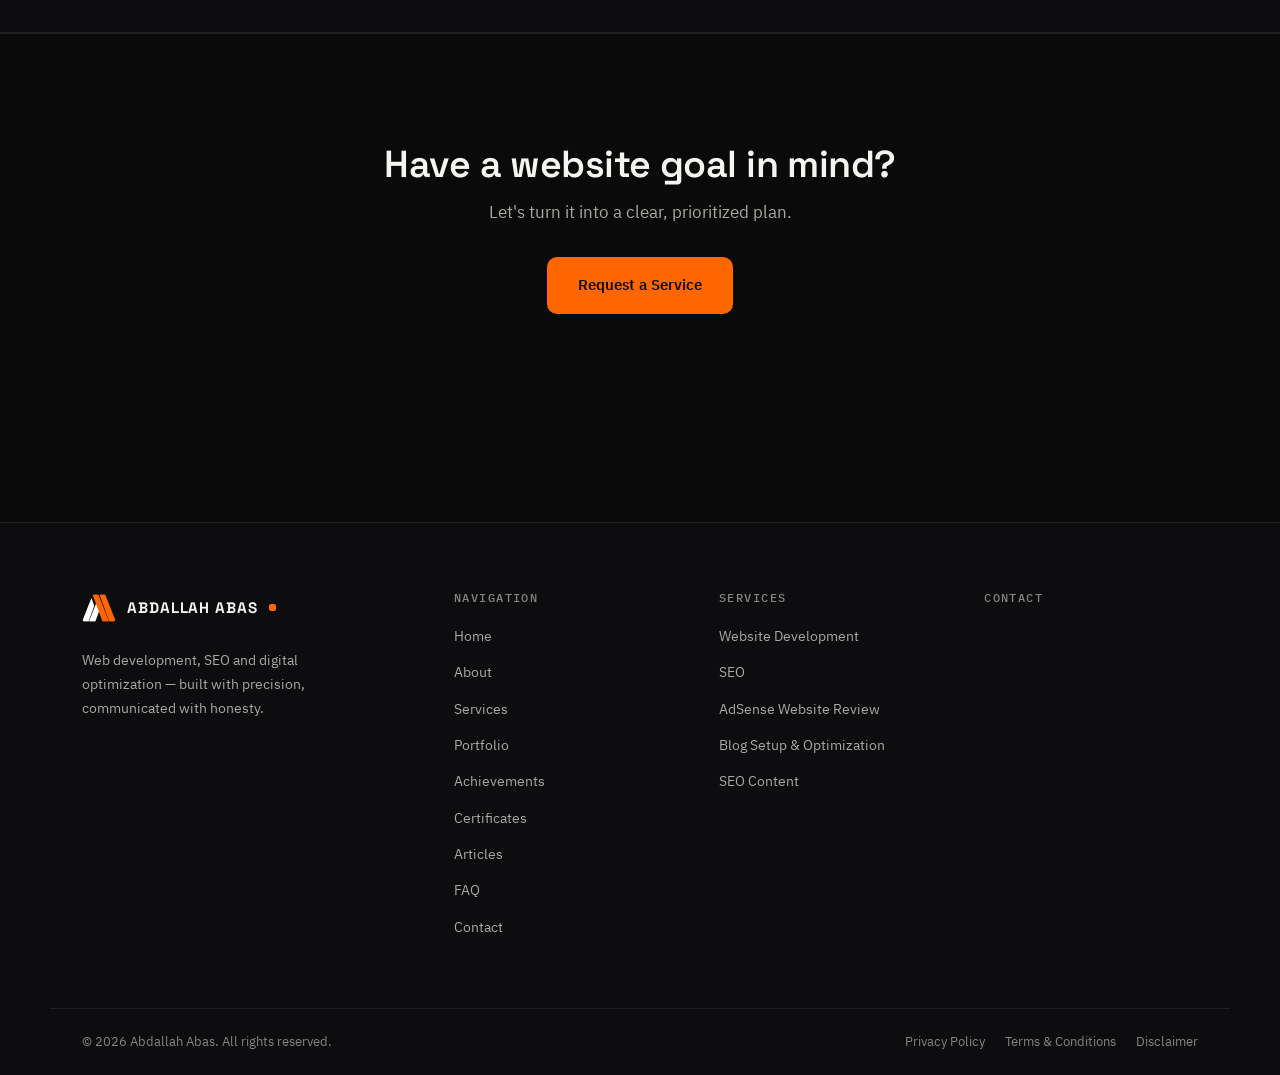
==== commit efdc798c: "Update about.html" ====
--- a/about.html
+++ b/about.html
@@ -22,8 +22,7 @@
 <link rel="icon" href="data:image/svg+xml,%3Csvg xmlns='http://www.w3.org/2000/svg' viewBox='0 0 32 32'%3E%3Crect width='32' height='32' rx='6' fill='%23FF6600'/%3E%3Cpath d='M9.5 23 16 8.5 22.5 23h-3.6L16 16.4 13.1 23z' fill='%230a0a0b'/%3E%3C/svg%3E">
 <link rel="preconnect" href="https://fonts.googleapis.com">
 <link rel="preconnect" href="https://fonts.gstatic.com" crossorigin>
-<link href="https://fonts.googleapis.com/css2?family=IBM+Plex+Mono:wght@400;500&family=IBM+Plex+Sans+Arabic:wght@400;500;600;700&family=IBM+Plex+Sans:wght@400;500;600&family=Space+Grotesk:wght@500;600;700&display=swap" rel="stylesheet">
-<link rel="stylesheet" href="css/main.css">
+<link href="https://fonts.googleapis.com/css2?family=IBM+Plex+Mono:wght@400;500&family=IBM+Plex+Sans+Arabic:wght@400;600;700&family=Space+Grotesk:wght@600;700&display=swap" rel="stylesheet"><link rel="stylesheet" href="css/main.css">
 <link rel="stylesheet" href="css/rtl.css">
 <link rel="stylesheet" href="css/responsive.css">
 <script type="application/ld+json">
@@ -100,5 +99,6 @@
 <script src="js/services.js" defer></script>
 <script src="js/portfolio.js" defer></script>
 <script src="js/forms.js" defer></script>
+<script type="module" src="js/firebase-init.js"></script>
 </body>
 </html>
--- a/css/main.css
+++ b/css/main.css
@@ -1,18 +1,25 @@
 /* ============================================================
    Abdallah Abas — design system
    Near-black + #FF6600 · hairline grids · IBM Plex + Space Grotesk
+   v2 — perf & a11y audit:
+   · --font-body drops "IBM Plex Sans" (Plex Sans Arabic covers
+     Latin — 7 font variants instead of 16)
+   · --txt3 lifted to 5.3:1 contrast (WCAG AA)
+   · weights 500→600 where 500 is no longer loaded
+   · + .filter-bar/.filter-chip (were unstyled in v1 — audit fix)
+   · + .boot-error banner (config guard)
    ============================================================ */
 
 :root{
   --bg:#0a0a0b; --bg2:#0d0d0f;
   --surface:#121215; --surface2:#17171b;
   --line:rgba(255,255,255,.08); --line2:rgba(255,255,255,.16);
-  --txt:#f4f4f1; --txt2:#a9a9a3; --txt3:#75756f;
+  --txt:#f4f4f1; --txt2:#a9a9a3; --txt3:#85857f;
   --accent:#ff6600; --accent2:#ff8433; --accent-dim:rgba(255,102,0,.13);
   --danger:#e5484d;
   --r:14px; --r-s:10px;
   --font-head:"Space Grotesk","IBM Plex Sans Arabic",sans-serif;
-  --font-body:"IBM Plex Sans","IBM Plex Sans Arabic",sans-serif;
+  --font-body:"IBM Plex Sans Arabic",sans-serif;
   --font-mono:"IBM Plex Mono",monospace;
   --container:1180px; --header-h:72px;
   --tr:.22s cubic-bezier(.4,0,.2,1);
@@ -20,7 +27,6 @@
 
 *,*::before,*::after{box-sizing:border-box;margin:0;padding:0}
 html{scroll-behavior:smooth}
-html:focus-within{scroll-behavior:smooth}
 body{
   font-family:var(--font-body); background:var(--bg); color:var(--txt);
   font-size:16px; line-height:1.65; padding-top:var(--header-h);
@@ -101,6 +107,16 @@
 }
 .chip:hover{border-color:var(--accent);color:var(--txt)}
 
+/* ---- portfolio filters (v2 — كانت غير منسقة في v1) ---------- */
+.filter-bar{display:flex;flex-wrap:wrap;gap:10px;margin-bottom:clamp(26px,3.5vw,40px)}
+.filter-chip{
+  border:1px solid var(--line2);border-radius:999px;padding:9px 18px;
+  font-size:.88rem;font-weight:600;color:var(--txt2);min-height:42px;
+  transition:border-color var(--tr),color var(--tr),background var(--tr);
+}
+.filter-chip:hover{border-color:var(--accent);color:var(--txt)}
+.filter-chip.active{background:var(--accent);border-color:var(--accent);color:#0a0a0b}
+
 /* ---- header ------------------------------------------------- */
 .site-header{
   position:fixed;inset-inline:0;top:0;height:var(--header-h);z-index:100;
@@ -124,7 +140,7 @@
 .header-actions{display:flex;align-items:center;gap:16px}
 .lang-switch{display:flex;align-items:center;gap:8px}
 .lang-btn{
-  font-family:var(--font-mono);font-size:.8rem;font-weight:500;padding:5px 4px;
+  font-family:var(--font-mono);font-size:.8rem;font-weight:600;padding:5px 4px;
   color:var(--txt3);transition:color var(--tr);
 }
 .lang-btn[aria-pressed="true"]{color:var(--accent)}
@@ -150,7 +166,7 @@
 .mobile-panel.open{transform:none;visibility:visible}
 .mobile-list{display:flex;flex-direction:column}
 .mobile-list a{
-  display:block;padding:14px 4px;font-size:1.05rem;font-weight:500;color:var(--txt);
+  display:block;padding:14px 4px;font-size:1.05rem;font-weight:600;color:var(--txt);
   border-bottom:1px solid var(--line);transition:color var(--tr),padding-inline-start var(--tr);
 }
 .mobile-list a:hover{color:var(--accent);padding-inline-start:10px}
@@ -254,7 +270,7 @@
 .expertise{margin-top:clamp(38px,5vw,56px)}
 
 /* ---- process --------------------------------------------------- */
-.process-grid{display:grid;grid-template-columns:repeat(4,1fr);gap:clamp(20px,3vw,36px);counter-reset:step}
+.process-grid{display:grid;grid-template-columns:repeat(4,1fr);gap:clamp(20px,3vw,36px)}
 .step{border-top:1px solid var(--line2);padding-top:20px}
 .step-num{font-size:.78rem;color:var(--accent);display:block;margin-bottom:12px}
 .step h3{font-size:1.02rem;margin-bottom:7px}
@@ -369,7 +385,7 @@
 .form-grid{display:grid;grid-template-columns:1fr 1fr;gap:16px;margin-bottom:22px}
 .field{display:flex;flex-direction:column;gap:7px}
 .field-full{grid-column:1/-1}
-.field label{font-size:.86rem;font-weight:500;color:var(--txt2)}
+.field label{font-size:.86rem;font-weight:600;color:var(--txt2)}
 .field input,.field select,.field textarea{
   width:100%;background:var(--bg);border:1px solid var(--line2);border-radius:var(--r-s);
   padding:12px 14px;color:var(--txt);font:inherit;font-size:.94rem;min-height:46px;
@@ -490,5 +506,11 @@
   .mobile-panel{transition:none}
 }
 
+/* ---- boot error banner ----------------------------------------------------------- */
+.boot-error{
+  position:fixed;inset-inline:0;top:0;z-index:999;background:var(--danger);
+  color:#fff;padding:14px 20px;font-size:.9rem;text-align:center;
+}
+
 /* ---- helpers ---------------------------------------------------------------------- */
 html.js .no-js-hide{display:none}
